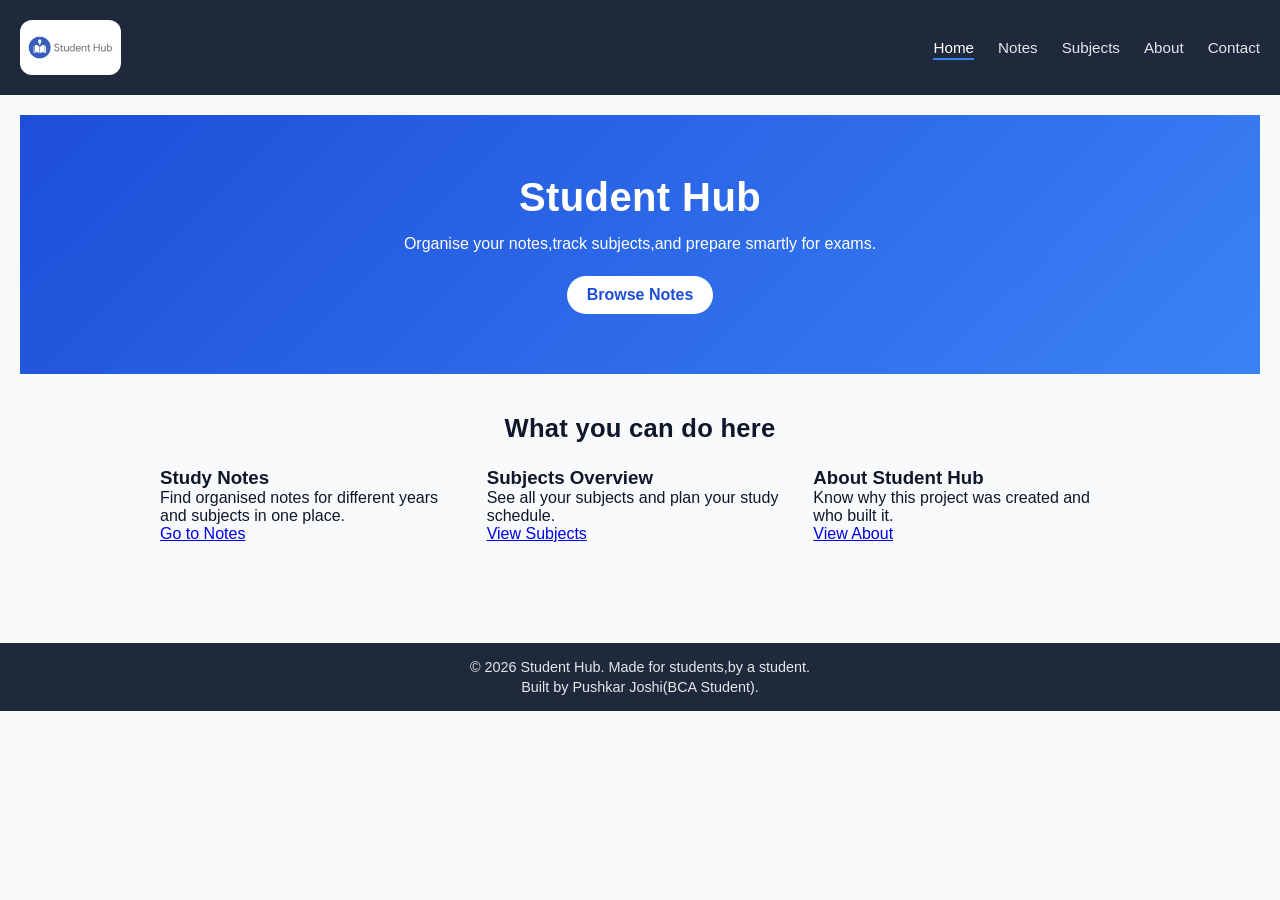
==== index.html @ 22ba8e18 "initial commit" ====
<!DOCTYPE html>
<html lang="en">
<head>
    <meta charset="UTF-8">
    <meta name="viewport" content="width=device-width, initial-scale=1.0">
    <title>Student Hub-Home</title>
    <link rel="stylesheet" href="style.css">
</head>
<body>
    <header>
        <nav class="navbar">
            <div class="logo">
                <a href="index.html"> <img src="images/generated-image.png" alt="Student Hub Logo"></a> </div>
            <ul class="nav-links">
                <li><a href="index.html" class="active">Home</a></li>
                <li><a href="notes.html">Notes</a></li>
                <li><a href="subjects.html">Subjects</a></li>
                <li><a href="about.html">About</a></li>
                <li><a href="contact.html">Contact</a></li>
            </ul>
        </nav>
    </header>
    <!--hero section-->
    <main>
        <section class="hero">
            <div class="hero-content">
                <h1>Student Hub</h1>
                <p>Organise your notes,track subjects,and prepare smartly for exams.</p>
                <a href="notes.html" class="btn">Browse Notes</a>
            </div>
        </section>
        <!--features section-->
        <section class="features">
            <h2> What you can do here</h2>
            <div class="features-grid">
            <div class="features-card">
                <h3>Study Notes</h3>
                <p>Find organised notes for different years and subjects in one place.</p>
                <a href="notes.html">Go to Notes</a>
                </div>
                <div class="features-card">
                    <h3>Subjects Overview</h3>
                    <p>See all your subjects and plan your study schedule.</p>
                    <a href="subjects.html">View Subjects</a>
                </div>
                     <div class="features-card">
                    <h3>About Student Hub</h3>
                    <p>Know why this project was created and who built it.</p>
                    <a href="about.html">View About</a>
            </div>
            </div>
        </section>
    </main>
     <footer class="footer">
    <p>© 2026 Student Hub. Made for students,by a student.</p>
    <p>Built by Pushkar Joshi(BCA Student).</p>
     </footer>
</body>
</html>
---- style.css ----
/*reset*/
*{
    margin: 0;
    padding: 0;
    box-sizing: border-box;
}
/*logo container*/
.logo{
    display: flex;
    align-items: center;
}
.logo img{
    width: auto;
    height: 55px;
    display: block;
    object-fit: cover;
    border-radius: 12px;
}
/*body*/
body{
    font-family: Arial, Helvetica, sans-serif;
    background-color: #f8fafc;
    color: #0f172a;
}
/*simple container*/
main{
    padding:40px 20px;
}
/*navbar*/
.navbar{
    display: flex; /* logo +links ek line me*/
    justify-content: space-between; /* dono side me space*/
    align-items: center; /* vertically center align */
  padding: 20px; /* padding around the navbar */
    background-color: #1e293b;/* dark background for navbar */
    color:#ffffff;
}
/*logo and nav links*/
.logo{
    font-size: 1.4rem;
    font-weight: 700;
}
/*nav links*/
.nav-links{
    list-style: none;
    display: flex;
    gap: 24px; /* space between links */
}
/*nav link styling*/
.nav-links li a{
    text-decoration: none;
    color: #e5e7eb;
    font-size: .95rem;
    transition: color 0.3s ease,border-bottom 0.3s ease;
    font-weight: 500;
    padding-bottom: 2px;
}
/*hover effect*/
.nav-links li a:hover{
    color: #ffffff;
    border-bottom: 2px solid #3b82f6; /* blue underline on hover */
}
/*active page link*/
.nav-links li a.active{
    color: #ffffff; 
    border-bottom: 2px solid #3b82f6; /* blue underline for active page */
}
/*hero section*/
.hero{
    background: linear-gradient(135deg,#1d4ed8,#3b82f6);/* blue gradient background */
    color: #ffffff;
    padding: 60px 20px;
    display: flex;
    justify-content: center;
    align-items: center;
    text-align: center;
}.hero-content{
    max-width: 600px;
}
.hero-content h1{
    font-size: 2.5rem;
    margin-bottom: 12px;
}
.hero-content p{
    font-size: 1rem;
    margin-bottom: 20px;
    line-height: 1.5;
}
/*call to action button*/
.btn{
    display: inline-block;
    padding: 10px 20px;
    background-color: #ffffff;
    color: #1d4ed8;
    text-decoration: none;
    border-radius: 999px;
    font-weight: 600;
    transition: background-color 0.3s ease,color 0.3s ease;
}
.btn:hover{
    background-color:#e0ecff;
    color:#1e40af ;
    transform:translateY(-1px)
}
/*features section*/
.features{
    padding: 40px 20px;
    max-width: 1000px;
    margin: 0 auto;
}
.features h2{
    text-align: center;
    font-size: 1.6rem;
    margin-bottom: 24px;
    color:#0f172a;
}
/*grid container for cards*/
.features-grid{
    display: grid;
    grid-template-columns: repeat(auto-fit,minmax(220px,1fr));
    gap: 20px;
}
/*individual feature card*/
.feature-card{
    background-color: #ffffff;
    border-radius: 8px;
    padding: 20px;
    box-shadow: 0 4px 12px rgba(15,23,42,0.06);
    transition: transform 0.3s ease,box-shadow 0.3s ease;
}
.feature-card h3{
    font-size: 1.2rem;
    margin-bottom: 8px;
    color: #111827;
}
.feature-card p{
    font-size: .95rem;
    color: #4b5563;
    line-height: 1.5;
    margin-bottom: 8px;
}
.feature-card a{
    text-decoration: none;
    color: #3b82f6;
    font-weight: 600;
    transition: color 0.3s ease;
    font-size: .9rem;
}
/*hover effect for feature card*/
.feature-card:hover{
    transform: translateY(-3px);
    box-shadow: 0 10px 20px rgba(15,23,42,0.12);
}
/*footer*/
.footer{
    background-color: #1e293b;
    color: #e5e7eb;
    text-align: center;
    padding:  16px 20px;
    font-size: .9rem;
    margin-top: 40px;
}
.footer p+p{
    margin-top: 4px;
}
/* page header*/
.page-header{
max-width: 900px;
margin: 32px auto 16px auto;
padding: 0 20px;
text-align: center;
}
.page-header h1{
    font-size: 1.8rem;
    color: #0f172a;
    margin-bottom: 8px;
}
.page-header p{
    font-size: 1rem;
    color: #4b5563;
}
/*notes page*/
.notes-grid{
    max-width: 900px;
    margin: 16px auto 40px auto;
    padding: 0 20px;
    display: grid;
    grid-template-columns: repeat(auto-fit,minmax(220px,1fr));
gap: 20px;
}
.note-card{
    background-color: #ffffff;
    border-radius: 8px;
    padding: 18px;
    box-shadow: 0 4px 12px rgba(15,23,42,0.06);
    transition: transform 0.3s ease,box-shadow 0.3s ease;
}
.note-card h2{
    font-size: 1.1rem;
    margin-bottom: 6px;
    color: #111827;
}
.note-card p{
    font-size: .95rem;
    color: #4b5563;
 margin-bottom: 12px;
}
/*secondary button*/
.btn-secondary{
  font-size: .85rem;
  transform: 0.3s ease;
    padding: 8px 14px;
    background-color: #e5e7eb;
    color: #2563eb;;
    text-decoration: none;
    border-radius: 999px;
    font-weight: 600;
    cursor: pointer;
    transition: background-color 0.3s ease,color 0.3s ease;
}
.btn-secondary:hover{
    background-color:#2563eb;
    color:#ffffff;
    transform: translateY(-1px);
}
/*hover effect for note card*/
.note-card:hover{
    transform: translateY(-3px);
    box-shadow: 0 10px 20px rgba(15,23,42,0.12);
}
/* Subjects page */
.subjects-grid {
  max-width: 900px;
  margin: 16px auto 40px auto;
  padding: 0 20px;
  display: grid;
  grid-template-columns: repeat(auto-fit, minmax(230px, 1fr));
  gap: 20px;
}

.subject-card {
  background-color: #ffffff;
  border-radius: 8px;
  padding: 18px;
  box-shadow: 0 4px 12px rgba(15, 23, 42, 0.06);
}

.subject-card h2 {
  font-size: 1.1rem;
  margin-bottom: 8px;
  color: #111827;
}

.subject-card ul {
  list-style: disc;
  padding-left: 18px;
}

.subject-card li {
  font-size: 0.9rem;
  color: #4b5563;
  margin-bottom: 4px;
}
/*about page*/
.about-content{
    max-width: 900px;
    margin: 16px auto 40px auto;
    padding: 0 20px;
}
.about-content h2{
    font-size: 1.4rem;
    margin-top: 12px;
    margin-bottom: 6px;
    color: #111827;
}
.about-content p{
    font-size: .95rem;
    color: #4b5563;
    line-height: 1.6;
}
/*contact page*/
.contact-section{
    max-width: 900px;
    margin: 16px auto 40px auto;
    padding: 0 20px;;
    gap: 24px;
    grid-template-columns: minmax(0,2fr)minmax(0,1.3fr);
}
/*form-wrapper*/
.contact-form-wrapper{
    background-color: #ffffff;
    border-radius: 8px;
    padding: 18px;
    box-shadow: 0 4px 12px rgba(15,23,42,0.06);
}
/*contact form*/
.contact-form .form-group{
    display: block;
    font-size: 0.85rem;
    color: #374151;
    margin-bottom: 4px;
}
.contact-form label{
    display: block;
    font-size: 0.85rem;
    color: #374151;
    margin-bottom: 4px;
}
.contact-form input,
.contact-form textarea{
    width: 100%;
    padding: 8px 10px;
    border: 1px solid #d1d5db;
    border-radius: 6px;
    font-size: .95rem;
    color: #111827;
    font-family: inherit;
    transition: border-color 0.3s ease;
}
.contact-form input:focus,
.contact-form textarea:focus{
    outline: none;
    border-color: #2563eb;
    box-shadow: 0 0 0 1px rgba(37,99,235,0.2);
}
/*.contact info*/
.contact-info{
    padding: 8px 0;
}
.contact-infi h2{
    font-size:1.1rem;
    margin-bottom: 8px;
    color: #111827;
}
.contact-info p{
    font-size: .95rem;
    color: #4b5563;
    margin-bottom: 4px;
}
/*contact layout on smaller screens*/
@media(max-width: 700px){
    .contact-section{
     grid-template-columns: 1fr;
    }
}
main{
    padding: 20px;
}
main h1,main h2{
    letter-spacing: 0.01em;
}
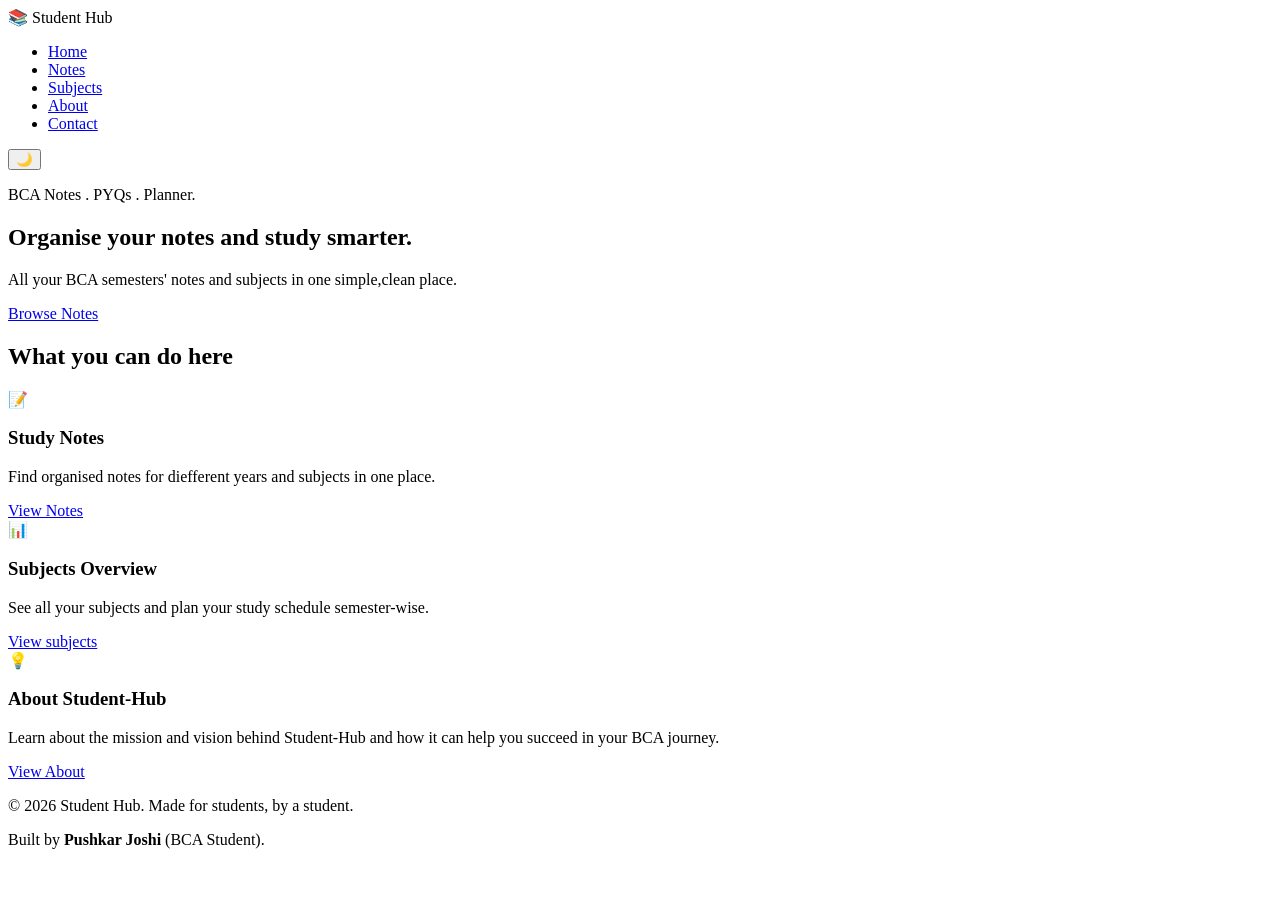
==== commit 70111374: "Refactor HTML structure and enhance styling across multiple pages; add theme toggle functionality." ====
--- a/index.html
+++ b/index.html
@@ -1,59 +1,88 @@
-<!DOCTYPE html>
+<!doctype html>
 <html lang="en">
-<head>
-    <meta charset="UTF-8">
-    <meta name="viewport" content="width=device-width, initial-scale=1.0">
-    <title>Student Hub-Home</title>
-    <link rel="stylesheet" href="style.css">
-</head>
-<body>
+  <head>
+    <meta charset="UTF-8" />
+    <meta name="viewport" content="width=device-width, initial-scale=1.0" />
+    <title>Student-Hub</title>
+  </head>
+  <body>
+    <!--Navbar -->
     <header>
-        <nav class="navbar">
-            <div class="logo">
-                <a href="index.html"> <img src="images/generated-image.png" alt="Student Hub Logo"></a> </div>
-            <ul class="nav-links">
-                <li><a href="index.html" class="active">Home</a></li>
-                <li><a href="notes.html">Notes</a></li>
-                <li><a href="subjects.html">Subjects</a></li>
-                <li><a href="about.html">About</a></li>
-                <li><a href="contact.html">Contact</a></li>
-            </ul>
-        </nav>
+      <nav class="navbar">
+        <div class="logo">
+          <span class="logo-icon">📚</span>
+          <span class="logo-text">Student Hub</span>
+        </div>
+        <ul>
+          <li>
+            <a href="index.html" class="nav-link active">Home</a>
+          </li>
+          <li>
+            <a href="notes.html" class="nav-link">Notes</a>
+          </li>
+          <li>
+            <a href="subjects.html" class="nav-link">Subjects</a>
+          </li>
+          <li>
+            <a href="about.html" class="nav-link">About</a>
+          </li>
+          <li>
+            <a href="contact.html" class="nav-link">Contact</a>
+          </li>
+        </ul>
+        <button id="theme-toggle" aria-label="Toggle theme">🌙</button>
+      </nav>
     </header>
-    <!--hero section-->
+    <!--Hero Section -->
     <main>
-        <section class="hero">
-            <div class="hero-content">
-                <h1>Student Hub</h1>
-                <p>Organise your notes,track subjects,and prepare smartly for exams.</p>
-                <a href="notes.html" class="btn">Browse Notes</a>
-            </div>
-        </section>
-        <!--features section-->
-        <section class="features">
-            <h2> What you can do here</h2>
-            <div class="features-grid">
-            <div class="features-card">
-                <h3>Study Notes</h3>
-                <p>Find organised notes for different years and subjects in one place.</p>
-                <a href="notes.html">Go to Notes</a>
-                </div>
-                <div class="features-card">
-                    <h3>Subjects Overview</h3>
-                    <p>See all your subjects and plan your study schedule.</p>
-                    <a href="subjects.html">View Subjects</a>
-                </div>
-                     <div class="features-card">
-                    <h3>About Student Hub</h3>
-                    <p>Know why this project was created and who built it.</p>
-                    <a href="about.html">View About</a>
-            </div>
-            </div>
-        </section>
+      <section class="hero">
+        <div class="hero-content">
+          <p class="hero-tagline">BCA Notes . PYQs . Planner.</p>
+          <h1>Organise your notes and study smarter.</h1>
+          <p class="hero-subtext">
+            All your BCA semesters' notes and subjects in one simple,clean
+            place.
+          </p>
+          <a href="notes.html" class="btn-primary-btn">Browse Notes</a>
+        </div>
+      </section>
+      <!--features section-->
+      <section class="features">
+        <h2>What you can do here</h2>
+        <div class="features-grid">
+          <div class="features-card">
+            <span class="features-icon"> 📝</span>
+            <h3>Study Notes</h3>
+            <p>
+              Find organised notes for diefferent years and subjects in one
+              place.
+            </p>
+            <a href="notes.html" class="text-link">View Notes</a>
+          </div>
+          <div class="features-card">
+            <span class="features-icon"> 📊</span>
+            <h3>Subjects Overview</h3>
+            <p>
+              See all your subjects and plan your study schedule semester-wise.
+            </p>
+            <a href="subjects.html" class="text-link">View subjects</a>
+          </div>
+          <div class="features-card">
+            <span class="features-icon"> 💡</span>
+            <h3>About Student-Hub</h3>
+            <p>
+              Learn about the mission and vision behind Student-Hub and how it
+              can help you succeed in your BCA journey.
+            </p>
+            <a href="about.html" class="text-link">View About</a>
+          </div>
+        </div>
+      </section>
     </main>
-     <footer class="footer">
-    <p>© 2026 Student Hub. Made for students,by a student.</p>
-    <p>Built by Pushkar Joshi(BCA Student).</p>
-     </footer>
-</body>
-</html>+    <!--Footer-->
+    <footer>
+      <p>© 2026 Student Hub. Made for students, by a student.</p>
+      <p>Built by <strong>Pushkar Joshi</strong> (BCA Student).</p>
+    </footer>
+  </body>
+</html>
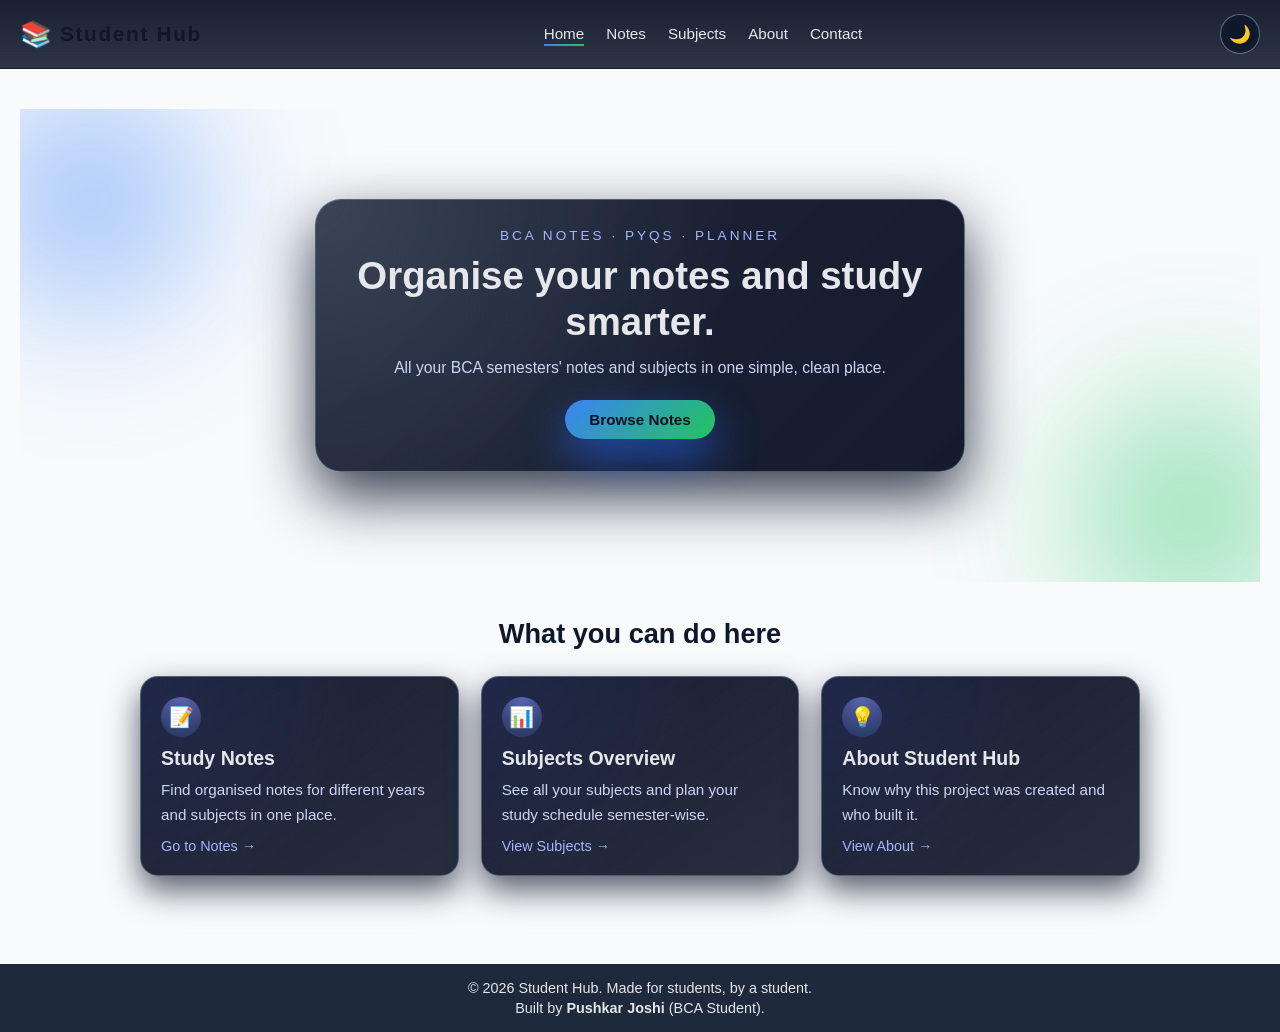
==== commit f3b28a8a: "feat: add responsive design and theme toggle functionality - Implemented a responsive layout for the" ====
--- a/index.html
+++ b/index.html
@@ -3,86 +3,85 @@
   <head>
     <meta charset="UTF-8" />
     <meta name="viewport" content="width=device-width, initial-scale=1.0" />
-    <title>Student-Hub</title>
+    <title>Student Hub - Home</title>
+    <link rel="stylesheet" href="style.css" />
   </head>
   <body>
-    <!--Navbar -->
+    <!-- NAVBAR -->
     <header>
       <nav class="navbar">
         <div class="logo">
           <span class="logo-icon">📚</span>
           <span class="logo-text">Student Hub</span>
         </div>
-        <ul>
-          <li>
-            <a href="index.html" class="nav-link active">Home</a>
-          </li>
-          <li>
-            <a href="notes.html" class="nav-link">Notes</a>
-          </li>
-          <li>
-            <a href="subjects.html" class="nav-link">Subjects</a>
-          </li>
-          <li>
-            <a href="about.html" class="nav-link">About</a>
-          </li>
-          <li>
-            <a href="contact.html" class="nav-link">Contact</a>
-          </li>
+
+        <ul class="nav-links">
+          <li><a href="index.html" class="nav-link active">Home</a></li>
+          <li><a href="notes.html" class="nav-link">Notes</a></li>
+          <li><a href="subjects.html" class="nav-link">Subjects</a></li>
+          <li><a href="about.html" class="nav-link">About</a></li>
+          <li><a href="contact.html" class="nav-link">Contact</a></li>
         </ul>
+
         <button id="theme-toggle" aria-label="Toggle theme">🌙</button>
       </nav>
     </header>
-    <!--Hero Section -->
+
+    <!-- HERO -->
     <main>
       <section class="hero">
         <div class="hero-content">
-          <p class="hero-tagline">BCA Notes . PYQs . Planner.</p>
+          <p class="hero-tagline">BCA Notes · PYQs · Planner</p>
           <h1>Organise your notes and study smarter.</h1>
           <p class="hero-subtext">
-            All your BCA semesters' notes and subjects in one simple,clean
+            All your BCA semesters' notes and subjects in one simple, clean
             place.
           </p>
-          <a href="notes.html" class="btn-primary-btn">Browse Notes</a>
+          <a href="notes.html" class="btn primary-btn">Browse Notes</a>
         </div>
       </section>
-      <!--features section-->
+
+      <!-- FEATURES -->
       <section class="features">
         <h2>What you can do here</h2>
+
         <div class="features-grid">
-          <div class="features-card">
-            <span class="features-icon"> 📝</span>
+          <div class="feature-card">
+            <span class="feature-icon">📝</span>
             <h3>Study Notes</h3>
             <p>
-              Find organised notes for diefferent years and subjects in one
+              Find organised notes for different years and subjects in one
               place.
             </p>
-            <a href="notes.html" class="text-link">View Notes</a>
+            <a href="notes.html" class="text-link">Go to Notes →</a>
           </div>
-          <div class="features-card">
-            <span class="features-icon"> 📊</span>
+
+          <div class="feature-card">
+            <span class="feature-icon">📊</span>
             <h3>Subjects Overview</h3>
             <p>
               See all your subjects and plan your study schedule semester-wise.
             </p>
-            <a href="subjects.html" class="text-link">View subjects</a>
+            <a href="subjects.html" class="text-link">View Subjects →</a>
           </div>
-          <div class="features-card">
-            <span class="features-icon"> 💡</span>
-            <h3>About Student-Hub</h3>
-            <p>
-              Learn about the mission and vision behind Student-Hub and how it
-              can help you succeed in your BCA journey.
-            </p>
-            <a href="about.html" class="text-link">View About</a>
+
+          <div class="feature-card">
+            <span class="feature-icon">💡</span>
+            <h3>About Student Hub</h3>
+            <p>Know why this project was created and who built it.</p>
+            <a href="about.html" class="text-link">View About →</a>
           </div>
         </div>
       </section>
     </main>
-    <!--Footer-->
-    <footer>
+
+    <!-- FOOTER -->
+    <footer class="footer">
       <p>© 2026 Student Hub. Made for students, by a student.</p>
       <p>Built by <strong>Pushkar Joshi</strong> (BCA Student).</p>
     </footer>
+
+    <!-- JS -->
+    <script src="main.js"></script>
   </body>
 </html>
--- a/style.css
+++ b/style.css
@@ -0,0 +1,897 @@
+/* ========== RESET ========== */
+* {
+  margin: 0;
+  padding: 0;
+  box-sizing: border-box;
+}
+
+/* ========== THEME VARIABLES ========== */
+:root {
+  --bg-color: #020617;
+  --text-color: #e5e7eb;
+  --muted-text: #9ca3af;
+  --surface: rgba(15, 23, 42, 0.9);
+  --surface-soft: rgba(15, 23, 42, 0.7);
+  --primary: #60a5fa;
+  --primary-dark: #2563eb;
+  --accent: #22c55e;
+  --navbar-bg: rgba(15, 23, 42, 0.9);
+  --footer-bg: rgba(15, 23, 42, 0.95);
+  --border-subtle: rgba(148, 163, 184, 0.5);
+  --shadow-soft: 0 16px 40px rgba(15, 23, 42, 0.9);
+}
+
+/* Light mode override (default) */
+body:not(.dark-theme) {
+  --bg-color: #f8fafc;
+  --text-color: #0f172a;
+  --muted-text: #4b5563;
+  --surface: #ffffff;
+  --surface-soft: #e5e7eb;
+  --primary: #3b82f6;
+  --primary-dark: #1d4ed8;
+  --accent: #22c55e;
+  --navbar-bg: #1e293b;
+  --footer-bg: #1e293b;
+  --border-subtle: rgba(148, 163, 184, 0.5);
+  --shadow-soft: 0 10px 25px rgba(15, 23, 42, 0.25);
+}
+
+/* ========== BODY ========== */
+body {
+  font-family: Arial, Helvetica, sans-serif;
+  background-color: var(--bg-color);
+  color: var(--text-color);
+  transition:
+    background-color 0.25s ease,
+    color 0.25s ease;
+}
+
+/* Generic main padding for inner pages */
+main {
+  padding: 40px 20px 48px;
+}
+
+/* ========== NAVBAR ========== */
+.navbar {
+  position: sticky;
+  top: 0;
+  z-index: 20;
+  display: flex;
+  justify-content: space-between;
+  align-items: center;
+  padding: 14px 20px;
+  background: linear-gradient(
+    to bottom,
+    rgba(15, 23, 42, 0.96),
+    rgba(15, 23, 42, 0.87)
+  );
+  backdrop-filter: blur(14px);
+  border-bottom: 1px solid rgba(15, 23, 42, 0.6);
+}
+
+/* logo */
+.logo {
+  display: flex;
+  align-items: center;
+  gap: 8px;
+  font-size: 1.3rem;
+  font-weight: 700;
+}
+
+.logo-icon {
+  font-size: 1.6rem;
+}
+
+.logo-text {
+  letter-spacing: 0.08em;
+}
+
+/* nav links */
+.nav-links {
+  list-style: none;
+  display: flex;
+  gap: 22px;
+}
+
+.nav-link {
+  position: relative;
+  text-decoration: none;
+  color: #e5e7eb;
+  font-size: 0.95rem;
+  font-weight: 500;
+  padding-bottom: 4px;
+  transition:
+    color 0.25s ease,
+    transform 0.2s ease;
+}
+
+/* underline */
+.nav-link::after {
+  content: "";
+  position: absolute;
+  left: 0;
+  bottom: 0;
+  height: 2px;
+  width: 0;
+  background: linear-gradient(to right, var(--primary), var(--accent));
+  transition: width 0.25s ease;
+}
+
+.nav-link:hover {
+  color: #ffffff;
+  transform: translateY(-1px);
+}
+
+.nav-link:hover::after,
+.nav-link.active::after {
+  width: 100%;
+}
+
+/* theme toggle */
+#theme-toggle {
+  margin-left: 16px;
+  border: 1px solid rgba(148, 163, 184, 0.6);
+  background: rgba(15, 23, 42, 0.7);
+  color: #e5e7eb;
+  border-radius: 999px;
+  width: 40px;
+  height: 40px;
+  font-size: 1.1rem;
+  display: flex;
+  align-items: center;
+  justify-content: center;
+  cursor: pointer;
+  backdrop-filter: blur(10px);
+  transition:
+    background 0.25s ease,
+    transform 0.2s ease,
+    border-color 0.25s ease;
+}
+
+#theme-toggle:hover {
+  transform: translateY(-1px) scale(1.03);
+  background: rgba(30, 64, 175, 0.9);
+  border-color: #60a5fa;
+}
+
+/* ========== HERO (HOME) ========== */
+.hero {
+  position: relative;
+  overflow: hidden;
+  padding: 90px 20px 110px;
+  display: flex;
+  justify-content: center;
+  align-items: center;
+  text-align: center;
+  isolation: isolate;
+}
+
+/* animated background blobs */
+.hero::before,
+.hero::after {
+  content: "";
+  position: absolute;
+  width: 420px;
+  height: 420px;
+  border-radius: 999px;
+  filter: blur(60px);
+  opacity: 0.55;
+  z-index: -2;
+  animation: floatBlob 14s infinite alternate ease-in-out;
+}
+
+.hero::before {
+  background: radial-gradient(circle at center, #3b82f6, transparent 60%);
+  top: -120px;
+  left: -140px;
+}
+
+.hero::after {
+  background: radial-gradient(circle at center, #22c55e, transparent 60%);
+  bottom: -140px;
+  right: -140px;
+  animation-delay: 3s;
+}
+
+/* glass card */
+.hero-content {
+  max-width: 650px;
+  padding: 28px 22px;
+  border-radius: 26px;
+  background:
+    radial-gradient(
+      circle at top left,
+      rgba(148, 163, 184, 0.25),
+      transparent 60%
+    ),
+    linear-gradient(135deg, rgba(15, 23, 42, 0.94), rgba(15, 23, 42, 0.98));
+  border: 1px solid rgba(148, 163, 184, 0.45);
+  box-shadow: 0 24px 60px rgba(15, 23, 42, 0.85);
+  backdrop-filter: blur(18px);
+  color: #e5e7eb;
+  animation: heroEnter 0.8s ease-out 0.05s both;
+}
+
+.hero-tagline {
+  font-size: 0.85rem;
+  text-transform: uppercase;
+  letter-spacing: 0.22em;
+  margin-bottom: 10px;
+  color: #a5b4fc;
+}
+
+.hero-content h1 {
+  font-size: 2.4rem;
+  margin-bottom: 10px;
+  line-height: 1.2;
+}
+
+.hero-subtext {
+  font-size: 0.98rem;
+  margin-bottom: 20px;
+  line-height: 1.6;
+  color: #cbd5f5;
+}
+
+/* CTA button */
+.btn {
+  display: inline-block;
+  border-radius: 999px;
+  font-weight: 600;
+  text-decoration: none;
+  transition:
+    background-color 0.25s ease,
+    color 0.25s ease,
+    transform 0.2s ease,
+    box-shadow 0.2s ease;
+}
+
+.primary-btn {
+  position: relative;
+  background: linear-gradient(135deg, var(--primary), var(--accent));
+  color: #0b1120;
+  border: none;
+  padding: 11px 24px;
+  font-size: 0.95rem;
+  box-shadow: 0 18px 40px rgba(37, 99, 235, 0.65);
+  overflow: hidden;
+}
+
+.primary-btn::before {
+  content: "";
+  position: absolute;
+  inset: 0;
+  background: linear-gradient(
+    120deg,
+    rgba(255, 255, 255, 0.5),
+    transparent 40%,
+    transparent 60%,
+    rgba(255, 255, 255, 0.5)
+  );
+  transform: translateX(-120%);
+  transition: transform 0.45s ease;
+}
+
+.primary-btn:hover::before {
+  transform: translateX(120%);
+}
+
+.primary-btn:hover {
+  transform: translateY(-3px) scale(1.02);
+  box-shadow: 0 24px 60px rgba(37, 99, 235, 0.85);
+}
+
+/* hero animations */
+@keyframes heroEnter {
+  from {
+    opacity: 0;
+    transform: translateY(18px) scale(0.97);
+  }
+  to {
+    opacity: 1;
+    transform: translateY(0) scale(1);
+  }
+}
+
+@keyframes floatBlob {
+  from {
+    transform: translate(0, 0) scale(1);
+  }
+  to {
+    transform: translate(18px, -18px) scale(1.05);
+  }
+}
+
+/* ========== FEATURES (HOME) ========== */
+.features {
+  padding-top: 36px;
+  max-width: 1000px;
+  margin: 0 auto;
+}
+
+.features h2 {
+  text-align: center;
+  font-size: 1.7rem;
+  margin-bottom: 26px;
+}
+
+/* grid */
+.features-grid {
+  display: grid;
+  grid-template-columns: repeat(auto-fit, minmax(230px, 1fr));
+  gap: 22px;
+}
+
+/* glass cards */
+.feature-card {
+  position: relative;
+  background:
+    radial-gradient(
+      circle at top left,
+      rgba(99, 102, 241, 0.13),
+      transparent 60%
+    ),
+    linear-gradient(145deg, rgba(15, 23, 42, 0.97), rgba(15, 23, 42, 0.9));
+  border-radius: 18px;
+  padding: 20px;
+  border: 1px solid rgba(148, 163, 184, 0.45);
+  box-shadow: 0 14px 32px rgba(15, 23, 42, 0.7);
+  overflow: hidden;
+  color: #e5e7eb;
+  transform-style: preserve-3d;
+  transition:
+    transform 0.3s ease,
+    box-shadow 0.3s ease,
+    border-color 0.3s ease;
+}
+
+/* glow */
+.feature-card::before {
+  content: "";
+  position: absolute;
+  inset: -30%;
+  background: conic-gradient(
+    from 180deg,
+    rgba(59, 130, 246, 0.12),
+    rgba(34, 197, 94, 0.12),
+    rgba(59, 130, 246, 0.12)
+  );
+  opacity: 0;
+  transition: opacity 0.35s ease;
+  z-index: -1;
+}
+
+/* streak */
+.feature-card::after {
+  content: "";
+  position: absolute;
+  top: -40%;
+  left: -40%;
+  width: 60%;
+  height: 200%;
+  background: radial-gradient(
+    circle at center,
+    rgba(255, 255, 255, 0.22),
+    transparent 70%
+  );
+  opacity: 0;
+  transform: translate3d(0, 0, 0) rotate(18deg);
+  transition:
+    opacity 0.35s ease,
+    transform 0.35s ease;
+}
+
+/* hover 3D */
+.feature-card:hover {
+  transform: translateY(-8px) rotate3d(1, -1, 0, 10deg) scale(1.02);
+  box-shadow: 0 26px 60px rgba(15, 23, 42, 0.95);
+  border-color: rgba(129, 140, 248, 0.9);
+}
+
+.feature-card:hover::before {
+  opacity: 1;
+}
+
+.feature-card:hover::after {
+  opacity: 1;
+  transform: translate3d(16px, -12px, 0) rotate(22deg);
+}
+
+.feature-icon {
+  display: inline-flex;
+  align-items: center;
+  justify-content: center;
+  width: 40px;
+  height: 40px;
+  border-radius: 999px;
+  background: radial-gradient(
+    circle at top,
+    rgba(129, 140, 248, 0.6),
+    rgba(59, 130, 246, 0.15)
+  );
+  margin-bottom: 10px;
+  font-size: 1.25rem;
+}
+
+.feature-card h3 {
+  font-size: 1.22rem;
+  margin-bottom: 8px;
+}
+
+.feature-card p {
+  font-size: 0.95rem;
+  color: #cbd5f5;
+  line-height: 1.6;
+  margin-bottom: 10px;
+}
+
+.text-link {
+  font-size: 0.9rem;
+  color: #a5b4fc;
+  text-decoration: none;
+  position: relative;
+}
+
+.text-link::after {
+  content: "";
+  position: absolute;
+  left: 0;
+  bottom: -2px;
+  width: 0;
+  height: 2px;
+  background-color: #a5b4fc;
+  transition: width 0.2s ease;
+}
+
+.text-link:hover::after {
+  width: 100%;
+}
+
+/* ========== PAGE HEADER (OTHER PAGES) ========== */
+.page-header {
+  max-width: 900px;
+  margin: 16px auto 16px auto;
+  padding: 0 20px;
+  text-align: center;
+}
+
+.page-header h1 {
+  font-size: 1.8rem;
+  margin-bottom: 8px;
+}
+
+.page-header p {
+  font-size: 1rem;
+  color: var(--muted-text);
+}
+
+/* ========== NOTES PAGE ========== */
+.notes-filter-bar {
+  max-width: 900px;
+  margin: 10px auto 8px auto;
+  padding: 0 20px;
+  display: flex;
+  flex-wrap: wrap;
+  align-items: center;
+  gap: 8px;
+}
+
+.filter-label {
+  font-size: 0.9rem;
+  color: var(--muted-text);
+  margin-right: 4px;
+}
+
+.filter-chip {
+  border: 1px solid rgba(148, 163, 184, 0.6);
+  background-color: var(--surface);
+  color: var(--text-color);
+  border-radius: 999px;
+  padding: 6px 14px;
+  font-size: 0.8rem;
+  font-weight: 600;
+  cursor: pointer;
+  transition:
+    background-color 0.25s ease,
+    color 0.25s ease,
+    box-shadow 0.25s ease,
+    transform 0.2s ease,
+    border-color 0.25s ease;
+}
+
+.filter-chip:hover {
+  transform: translateY(-1px);
+  box-shadow: 0 8px 18px rgba(15, 23, 42, 0.15);
+}
+
+.filter-chip.active {
+  background: linear-gradient(135deg, #3b82f6, #22c55e);
+  color: #0b1120;
+  border-color: transparent;
+  box-shadow: 0 12px 26px rgba(37, 99, 235, 0.6);
+}
+
+.notes-grid {
+  max-width: 900px;
+  margin: 16px auto 40px auto;
+  padding: 0 20px;
+  display: grid;
+  grid-template-columns: repeat(auto-fit, minmax(220px, 1fr));
+  gap: 20px;
+}
+
+.note-card {
+  position: relative;
+  background:
+    radial-gradient(
+      circle at top left,
+      rgba(59, 130, 246, 0.12),
+      transparent 60%
+    ),
+    linear-gradient(145deg, rgba(15, 23, 42, 0.98), rgba(15, 23, 42, 0.92));
+  color: #e5e7eb;
+  border-radius: 18px;
+  padding: 18px;
+  border: 1px solid rgba(148, 163, 184, 0.55);
+  box-shadow: 0 18px 40px rgba(15, 23, 42, 0.85);
+  overflow: hidden;
+  transform-style: preserve-3d;
+  animation: fadeUpCard 0.6s ease-out both;
+  transition:
+    transform 0.25s ease,
+    box-shadow 0.25s ease,
+    border-color 0.25s ease;
+}
+
+.note-card:nth-child(1) {
+  animation-delay: 0.05s;
+}
+.note-card:nth-child(2) {
+  animation-delay: 0.1s;
+}
+.note-card:nth-child(3) {
+  animation-delay: 0.15s;
+}
+.note-card:nth-child(4) {
+  animation-delay: 0.2s;
+}
+.note-card:nth-child(5) {
+  animation-delay: 0.25s;
+}
+
+.note-card::before {
+  content: "";
+  position: absolute;
+  inset: -30%;
+  background: conic-gradient(
+    from 180deg,
+    rgba(59, 130, 246, 0.16),
+    rgba(34, 197, 94, 0.16),
+    rgba(59, 130, 246, 0.16)
+  );
+  opacity: 0;
+  transition: opacity 0.35s ease;
+  z-index: -1;
+}
+
+.note-card::after {
+  content: "";
+  position: absolute;
+  top: -40%;
+  left: -40%;
+  width: 60%;
+  height: 200%;
+  background: radial-gradient(
+    circle at center,
+    rgba(255, 255, 255, 0.18),
+    transparent 70%
+  );
+  opacity: 0;
+  transform: translate3d(0, 0, 0) rotate(18deg);
+  transition:
+    opacity 0.35s ease,
+    transform 0.35s ease;
+}
+
+.note-card h2 {
+  font-size: 1.1rem;
+  margin-bottom: 6px;
+}
+
+.note-card p {
+  font-size: 0.95rem;
+  color: #cbd5f5;
+  margin-bottom: 12px;
+}
+
+/* secondary button */
+.btn-secondary {
+  font-size: 0.85rem;
+  padding: 8px 14px;
+  background-color: var(--surface-soft);
+  color: var(--primary-dark);
+  text-decoration: none;
+  border-radius: 999px;
+  font-weight: 600;
+  cursor: pointer;
+  transition:
+    background-color 0.25s ease,
+    color 0.25s ease,
+    transform 0.2s ease,
+    box-shadow 0.2s ease;
+  box-shadow: 0 4px 10px rgba(15, 23, 42, 0.12);
+}
+
+.btn-secondary:hover {
+  background-color: var(--primary-dark);
+  color: #ffffff;
+  transform: translateY(-1px);
+  box-shadow: 0 10px 18px rgba(15, 23, 42, 0.25);
+}
+
+/* note hover */
+.note-card:hover {
+  transform: translateY(-8px) rotate3d(1, -1, 0, 10deg) scale(1.02);
+  box-shadow: 0 28px 65px rgba(15, 23, 42, 1);
+  border-color: rgba(129, 140, 248, 0.95);
+}
+
+.note-card:hover::before {
+  opacity: 1;
+}
+
+.note-card:hover::after {
+  opacity: 1;
+  transform: translate3d(14px, -10px, 0) rotate(24deg);
+}
+
+/* entry animation */
+@keyframes fadeUpCard {
+  from {
+    opacity: 0;
+    transform: translateY(18px) scale(0.97);
+  }
+  to {
+    opacity: 1;
+    transform: translateY(0) scale(1);
+  }
+}
+
+/* ========== SUBJECTS PAGE ========== */
+.subjects-grid {
+  max-width: 1000px;
+  margin: 16px auto 40px auto;
+  padding: 0 20px;
+  display: grid;
+  grid-template-columns: repeat(auto-fit, minmax(230px, 1fr));
+  gap: 22px;
+}
+
+.subject-card {
+  position: relative;
+  background:
+    radial-gradient(
+      circle at top left,
+      rgba(59, 130, 246, 0.12),
+      transparent 60%
+    ),
+    linear-gradient(145deg, rgba(15, 23, 42, 0.98), rgba(15, 23, 42, 0.92));
+  border-radius: 18px;
+  padding: 20px;
+  box-shadow: 0 18px 40px rgba(15, 23, 42, 0.8);
+  border: 1px solid rgba(148, 163, 184, 0.55);
+  color: #e5e7eb;
+  overflow: hidden;
+  transform-style: preserve-3d;
+  transition:
+    transform 0.3s ease,
+    box-shadow 0.3s ease,
+    border-color 0.3s ease;
+}
+
+.subject-card::before {
+  content: "";
+  position: absolute;
+  inset: -30%;
+  background: conic-gradient(
+    from 180deg,
+    rgba(59, 130, 246, 0.14),
+    rgba(34, 197, 94, 0.16),
+    rgba(59, 130, 246, 0.14)
+  );
+  opacity: 0;
+  transition: opacity 0.35s ease;
+  z-index: -1;
+}
+
+.subject-card::after {
+  content: "";
+  position: absolute;
+  top: -40%;
+  right: -40%;
+  width: 60%;
+  height: 200%;
+  background: radial-gradient(
+    circle at center,
+    rgba(255, 255, 255, 0.18),
+    transparent 70%
+  );
+  opacity: 0;
+  transform: translate3d(0, 0, 0) rotate(-18deg);
+  transition:
+    opacity 0.35s ease,
+    transform 0.35s ease;
+}
+
+.subject-card h2 {
+  font-size: 1.12rem;
+  margin-bottom: 10px;
+}
+
+.subject-card ul {
+  list-style: disc;
+  padding-left: 18px;
+}
+
+.subject-card li {
+  font-size: 0.9rem;
+  color: #cbd5f5;
+  margin-bottom: 4px;
+}
+
+/* hover */
+.subject-card:hover {
+  transform: translateY(-8px) rotate3d(1, 1, 0, 10deg) scale(1.02);
+  box-shadow: 0 28px 65px rgba(15, 23, 42, 0.95);
+  border-color: rgba(129, 140, 248, 0.9);
+}
+
+.subject-card:hover::before {
+  opacity: 1;
+}
+
+.subject-card:hover::after {
+  opacity: 1;
+  transform: translate3d(-12px, -8px, 0) rotate(-22deg);
+}
+
+/* ========== ABOUT PAGE ========== */
+.about-content {
+  max-width: 900px;
+  margin: 16px auto 40px auto;
+  padding: 20px;
+  border-radius: 18px;
+  background: linear-gradient(
+    135deg,
+    rgba(15, 23, 42, 0.97),
+    rgba(15, 23, 42, 0.9)
+  );
+  border: 1px solid rgba(148, 163, 184, 0.45);
+  box-shadow: 0 18px 45px rgba(15, 23, 42, 0.9);
+}
+
+.about-content h2 {
+  font-size: 1.4rem;
+  margin-top: 12px;
+  margin-bottom: 6px;
+}
+
+.about-content p {
+  font-size: 0.95rem;
+  color: #cbd5f5;
+  line-height: 1.6;
+}
+
+/* ========== CONTACT PAGE ========== */
+.contact-section {
+  max-width: 900px;
+  margin: 16px auto 40px auto;
+  padding: 0 20px;
+  display: grid;
+  gap: 24px;
+  grid-template-columns: minmax(0, 2fr) minmax(0, 1.3fr);
+}
+
+.contact-form-wrapper {
+  background-color: var(--surface);
+  border-radius: 10px;
+  padding: 18px;
+  box-shadow: var(--shadow-soft);
+  border: 1px solid var(--border-subtle);
+}
+
+.contact-form .form-group {
+  display: block;
+  margin-bottom: 12px;
+}
+
+.contact-form label {
+  display: block;
+  font-size: 0.85rem;
+  color: var(--muted-text);
+  margin-bottom: 4px;
+}
+
+.contact-form input,
+.contact-form textarea {
+  width: 100%;
+  padding: 8px 10px;
+  border: 1px solid #d1d5db;
+  border-radius: 6px;
+  font-size: 0.95rem;
+  color: var(--text-color);
+  font-family: inherit;
+  background-color: var(--surface);
+  transition:
+    border-color 0.25s ease,
+    box-shadow 0.25s ease,
+    background-color 0.25s ease;
+}
+
+.contact-form input:focus,
+.contact-form textarea:focus {
+  outline: none;
+  border-color: var(--primary-dark);
+  box-shadow: 0 0 0 1px rgba(37, 99, 235, 0.35);
+}
+
+.contact-info {
+  padding: 8px 0;
+  color: var(--text-color);
+}
+
+.contact-info h2 {
+  font-size: 1.1rem;
+  margin-bottom: 8px;
+}
+
+.contact-info p {
+  font-size: 0.95rem;
+  color: var(--muted-text);
+  margin-bottom: 4px;
+}
+
+/* ========== FOOTER ========== */
+.footer {
+  background-color: var(--footer-bg);
+  color: #e5e7eb;
+  text-align: center;
+  padding: 16px 20px;
+  font-size: 0.9rem;
+  margin-top: 40px;
+}
+
+.footer p + p {
+  margin-top: 4px;
+}
+
+/* ========== RESPONSIVE ========== */
+@media (max-width: 768px) {
+  .navbar {
+    flex-wrap: wrap;
+    gap: 10px;
+    justify-content: center;
+  }
+
+  .nav-links {
+    flex-wrap: wrap;
+    justify-content: center;
+  }
+
+  .hero {
+    padding: 70px 16px 80px;
+  }
+
+  .hero-content h1 {
+    font-size: 2rem;
+  }
+
+  .notes-filter-bar {
+    justify-content: flex-start;
+  }
+
+  .contact-section {
+    grid-template-columns: 1fr;
+  }
+}
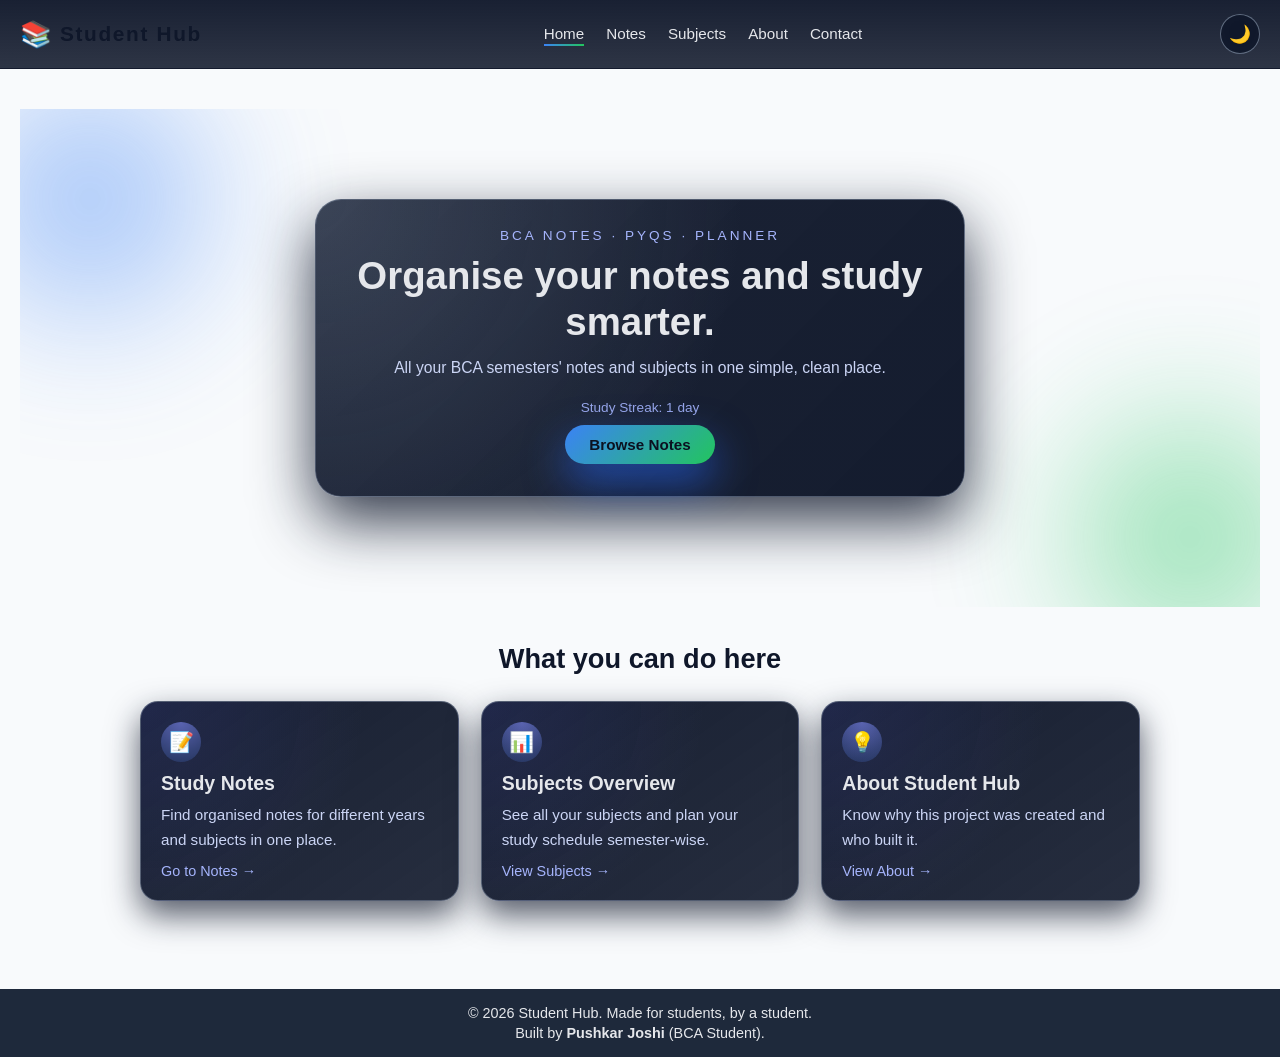
==== commit 65595b91: "feat: implement study streak feature and add search functionality to notes page" ====
--- a/index.html
+++ b/index.html
@@ -7,6 +7,8 @@
     <link rel="stylesheet" href="style.css" />
   </head>
   <body>
+    <!--scroll bar-->
+    <div id="scroll-progress"></div>
     <!-- NAVBAR -->
     <header>
       <nav class="navbar">
@@ -37,6 +39,7 @@
             All your BCA semesters' notes and subjects in one simple, clean
             place.
           </p>
+          <p id="study-streak" class="hero-streak-text"></p>
           <a href="notes.html" class="btn primary-btn">Browse Notes</a>
         </div>
       </section>
--- a/style.css
+++ b/style.css
@@ -38,6 +38,17 @@
 }
 
 /* ========== BODY ========== */
+/*scroll progress bar*/
+#scroll-progress {
+  position: fixed;
+  top: 0;
+  left: 0;
+  height: 3px;
+  width: 0;
+  background: linear-gradient(90deg, #3b82f6, #22c55e);
+  z-index: 50;
+  transition: width 0.1s linear;
+}
 body {
   font-family: Arial, Helvetica, sans-serif;
   background-color: var(--bg-color);
@@ -166,7 +177,13 @@
   text-align: center;
   isolation: isolate;
 }
-
+/*streak*/
+.hero-streak-text {
+  font-size: 0.85rem;
+  color: #a5b4fc;
+  margin-bottom: 10px;
+  opacity: 0.9;
+}
 /* animated background blobs */
 .hero::before,
 .hero::after {
@@ -467,6 +484,32 @@
 }
 
 /* ========== NOTES PAGE ========== */
+.notes-search-bar {
+  max-width: 900px;
+  margin: 12px auto 6px auto;
+  padding: 0 20px;
+}
+#notes-search {
+  width: 100%;
+  padding: 8px 12px;
+  border-radius: 999px;
+  border: 1px solid var(--border-subtle);
+  background-color: var(--surface);
+  color: var(--text-color);
+  font-size: 0.95rem;
+  outline: none;
+  transition:
+    border-color 0.2s ease,
+    box-shadow 0.2s ease,
+    background-color 0.2s ease;
+}
+#notes-search::placeholder {
+  color: var(--muted-text);
+}
+#notes-search:focus {
+  border-color: var(--primary-dark);
+  box-shadow: 0 0 0 1px rgba(37, 99, 235, 0.35);
+}
 .notes-filter-bar {
   max-width: 900px;
   margin: 10px auto 8px auto;
@@ -623,6 +666,19 @@
   box-shadow: 0 4px 10px rgba(15, 23, 42, 0.12);
 }
 
+.btn-coming-soon {
+  cursor: not-allowed;
+  opacity: 0.7;
+  background-color: var(--surface-soft);
+  color: var(--muted-text);
+  box-shadow: none;
+}
+
+.btn-coming-soon:hover {
+  transform: none;
+  box-shadow: none;
+  background-color: var(--surface-soft);
+}
 .btn-secondary:hover {
   background-color: var(--primary-dark);
   color: #ffffff;
